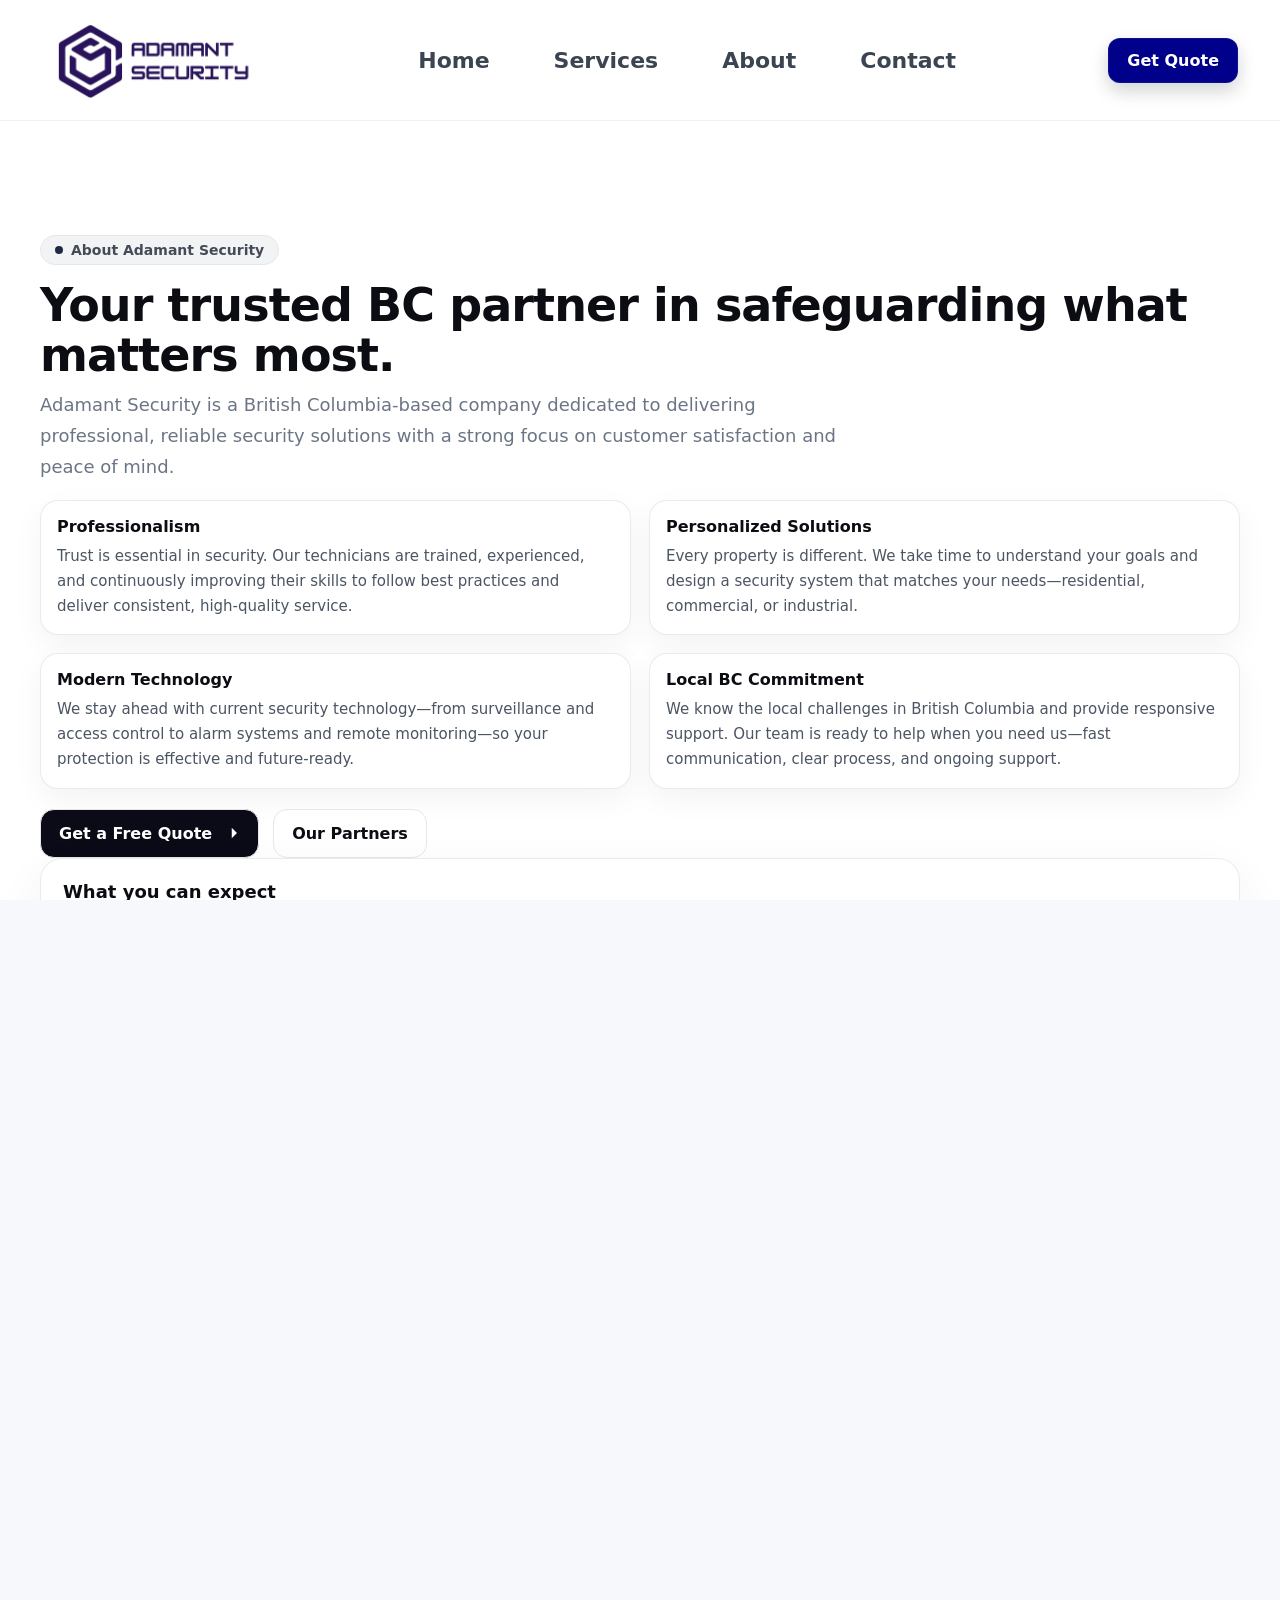
==== about.html @ b9e81d5a "Add contact and about page fix small problem with header" ====
<!doctype html>
<html lang="en">
  <head>
    <meta charset="UTF-8" />
    <meta name="viewport" content="width=device-width, initial-scale=1" />
    <title>About | Adamant Security</title>
    <link rel="stylesheet" href="style.css" />
    <script src="main.js" defer></script>
  </head>

  <body>
    <header class="topbar" id="topbar">
      <div class="wrap">
        <!-- Left: Brand -->
        <a class="brand" href="index.html">
          <img src="images/logo.png" alt="Adamant Security logo" />
        </a>

        <!-- Burger -->
        <button class="nav-toggle" id="navToggle" aria-label="Open menu" aria-expanded="false">
          <span></span>
          <span></span>
          <span></span>
        </button>

        <!-- Navigation -->
        <nav class="menu" id="menu">
          <a href="index.html#home">Home</a>
          <a href="index.html#services">Services</a>
          <a href="about.html" class="active">About</a>
          <a href="index.html#contact">Contact</a>
        </nav>

        <!-- Right: CTA -->
        <a class="btn-quote" href="index.html#contact">Get Quote</a>
      </div>
    </header>

    <main>
      <section class="section about" id="about">
        <div class="container">
          <!-- один центральный блок -->
          <div class="about-center">
            <span class="badge">
              <span class="dot" aria-hidden="true"></span>
              About Adamant Security
            </span>

            <h1 class="about-title">Your trusted BC partner in safeguarding what matters most.</h1>

            <p class="about-lead">
              Adamant Security is a British Columbia-based company dedicated to delivering
              professional, reliable security solutions with a strong focus on customer satisfaction
              and peace of mind.
            </p>

            <div class="about-blocks">
              <div class="about-block">
                <h3>Professionalism</h3>
                <p>
                  Trust is essential in security. Our technicians are trained, experienced, and
                  continuously improving their skills to follow best practices and deliver
                  consistent, high-quality service.
                </p>
              </div>

              <div class="about-block">
                <h3>Personalized Solutions</h3>
                <p>
                  Every property is different. We take time to understand your goals and design a
                  security system that matches your needs—residential, commercial, or industrial.
                </p>
              </div>

              <div class="about-block">
                <h3>Modern Technology</h3>
                <p>
                  We stay ahead with current security technology—from surveillance and access
                  control to alarm systems and remote monitoring—so your protection is effective and
                  future-ready.
                </p>
              </div>

              <div class="about-block">
                <h3>Local BC Commitment</h3>
                <p>
                  We know the local challenges in British Columbia and provide responsive support.
                  Our team is ready to help when you need us—fast communication, clear process, and
                  ongoing support.
                </p>
              </div>
            </div>

            <!-- Убрали #contact/#partners, теперь ведёт на главную -->
            <div class="about-actions">
              <a class="btn btn-primary" href="index.html#contact">
                <span>Get a Free Quote</span>
                <svg viewBox="0 0 24 24" aria-hidden="true">
                  <path d="M13 5l7 7-7 7M4 12h16" />
                </svg>
              </a>

              <a class="btn btn-ghost" href="index.html#partners">Our Partners</a>
            </div>

            <!-- “What you can expect” теперь НЕ sticky и по центру снизу -->
            <div class="about-card">
              <h3>What you can expect</h3>
              <ul class="about-list">
                <li>Clear recommendations and transparent communication</li>
                <li>Quality installation with attention to detail</li>
                <li>Systems designed for long-term reliability</li>
                <li>Ongoing support after installation</li>
              </ul>

              <div class="about-note">
                <p><strong>Based in:</strong> British Columbia, Canada</p>
                <p><strong>Focus:</strong> Residential &amp; Commercial Security Systems</p>
              </div>
            </div>
          </div>
        </div>
      </section>
    </main>

    <footer class="footer">
      <div class="container footer-grid">
        <!-- Brand / short info -->
        <div class="footer-col">
          <h3 class="footer-title">Adamant Security</h3>
          <p class="footer-text">
            Professional residential & commercial security systems installation. Certified
            technicians, trusted brands, and ongoing support.
          </p>
        </div>

        <!-- Contact -->
        <div class="footer-col">
          <h4 class="footer-heading">Contact</h4>

          <ul class="footer-list">
            <li>
              <span class="label">E-mail:</span>
              <a href="mailto:hello.adamant@gmail.com">hello.adamant@gmail.com</a>
            </li>

            <li>
              <span class="label">Phone:</span>
              <a href="tel:+18774011698">(877) 401-1698</a><br />
              <a href="tel:+16043994232">(604) 399-4232</a>
            </li>

            <li>
              <span class="label">Address:</span>
              <address>
                501-3292, Production Way,<br />
                Burnaby, BC, CA V5A 4R4
              </address>
            </li>
          </ul>
        </div>

        <!-- Legal -->
        <div class="footer-col">
          <h4 class="footer-heading">Legal</h4>

          <ul class="footer-list">
            <li><span class="label">Licence#:</span> 00177570</li>
            <li><span class="label">Insurance#:</span> SR082165</li>
          </ul>
        </div>
      </div>

      <!-- bottom bar -->
      <div class="footer-bottom">
        <div class="footer-bottom-inner">
          <p>© 2026 Adamant Security. All rights reserved.</p>

          <p class="footer-credit">Designed & Developed by <span>Dmitriy Povoliaiev</span></p>
        </div>
      </div>
    </footer>
  </body>
</html>
---- style.css ----
/* ===== Tokens ===== */
:root {
--bg: #ffffff;
--ink: #0b0d12;
--muted: #3b4551;
--line: rgba(0, 0, 0, .06);
--dark: #080916;
/* цвет кнопки и квадрата-логотипа */
--radius: 14px;
--max: 1240px;
--shadow: 0 40px 80px rgba(0, 0, 0, .18);
--radius: 22px; 
}

/* Reset bits */
* {
box-sizing: border-box
}

html,
body {
height: 100%
}

body {
    margin: 0;
    font-family: Inter, ui-sans-serif, system-ui, -apple-system, Segoe UI, Roboto, Arial;
    color: var(--ink);
    background: #f7f8fb
}

/* ===== Topbar ===== */
.topbar {
    position: sticky;
    top: 0;
    z-index: 50;
    background: #fff;
    /* полностью белый */
    backdrop-filter: blur(8px);
    border-bottom: 1px solid var(--line);
    box-shadow: 0 0 0 0 rgba(0, 0, 0, 0);
    /* усилится при скролле JS-ом */
}

.topbar.scrolled {
    box-shadow: 0 6px 18px rgba(0, 0, 0, .06);
}

.wrap {
    max-width: var(--max);
    margin-inline: auto;
    padding: 12px 22px;
    display: flex;
    justify-content: space-between;
    /* слева бренд, центр меню, справа CTA */
    align-items: center;
    gap: 12px;
}

/* Brand */
.brand {
    display: flex;
    align-items: center;
    gap: 12px;
    text-decoration: none;
    color: var(--ink);
    font-weight: 800
}

.brand-icon {
    width: 44px;
    height: 44px;
    border-radius: 12px;
    background: white;
    display: inline-block;
    box-shadow: inset 0 0 0 2px rgba(255, 255, 255, .05);
}

.brand-text {
    font-size: clamp(18px, 2.4vw, 24px)
}

/* Menu (center) */
.menu {
    justify-self: center;
    display: flex;
    align-items: center;
    gap: clamp(18px, 6vw, 64px);
}

.menu a {
    color: var(--muted);
    text-decoration: none;
    font-weight: 700;
    font-size: clamp(16px, 1.8vw, 22px);
}

.menu a:hover {
    color: darkblue;
}

/* CTA (right) */
.btn-quote {
    justify-self: end;
    padding: 12px 18px;
    background: darkblue;
    color: #fff;
    text-decoration: none;
    font-weight: 800;
    border-radius: 12px;
    box-shadow: 0 8px 18px rgba(8, 9, 22, .18);
    transition: transform 0.2s ease, box-shadow 0.2s ease;
    border: 1px solid rgba(255, 255, 255, .06);
}

.btn-quote:hover {
    transform: scale(1.05);
    box-shadow: 0 8px 20px rgba(0, 0, 0, 0.2);
    -webkit-transform: scale(1.05);
    -moz-transform: scale(1.05);
    -ms-transform: scale(1.05);
    -o-transform: scale(1.05);
}

/* Burger for mobile */
.nav-toggle {
    display: none;
    width: 44px;
    height: 44px;
    border: 0;
    background: transparent;
    padding: 10px;
    border-radius: 10px;
}

.nav-toggle span {
    display: block;
    height: 2px;
    background: #2d3440;
    margin: 5px 0;
    border-radius: 2px
}

/* ===== Responsive ===== */
@media (max-width: 900px) {
.wrap {
    grid-template-columns: 1fr auto auto;
 }

.menu {
    display: none;
 }

.menu.open {
    display: flex;
    flex-direction: column;
    position: absolute;
    top: 60px;
    left: 0;
    right: 0;
    background: rgba(255, 255, 255, 0.85);
    backdrop-filter: blur(8px);
    border-top: 1px solid #ddd;
    border-radius:5px ;
     /*расстояние между ссылками*/
    padding: 20px;
    gap: 15px;
    box-shadow: 0 8px 16px rgba(0, 0, 0, 0.15);
    -webkit-border-radius:5px ;
    -moz-border-radius:5px ;
    -ms-border-radius:5px ;
    -o-border-radius:5px ;
 }
.menu a {
    text-decoration: none;
    color: #333;
    font-weight: 600;
 }

.menu a {
    text-decoration: none;
    color: #333;
    font-weight: 600;
 }
              
.menu a:hover {
    color: #000;
 }

.nav-toggle {
    display: block;
    justify-self: center;
 }

.btn-quote {
    justify-self: end;
 }
}

        /* layout helpers */
        
.container {
    max-width: var(--max);
    margin-inline: auto;
    padding: 24px 20px
}
    
        /* --- hero --- */

.hero {
    padding: 56px 0;
    background: linear-gradient(180deg, #fff, #fafbfc)
}
    
.hero-grid {
    display: grid;
    grid-template-columns: 1.05fr .95fr;
    gap: 40px;
    align-items: center
}
    
.badge {
    display: inline-flex;
    align-items: center;
    gap: 10px;
    padding: 10px 16px;
    border-radius: 999px;
    background: #f1f2f5;
    color: #444b57;
    font-weight: 800;
    border: 1px solid #e6e7eb;
}
    
.badge .dot {
    width: 8px;
    height: 8px;
    border-radius: 50%;
    background: #1e2a44
}
    
.hero-title {
    margin: 18px 0 12px;
    font-size: clamp(40px, 6.5vw, 88px);
    line-height: 1.02;
    letter-spacing: -.02em;
    color: #0d0f14;
}
    
.hero-lead {
    font-size: clamp(16px, 1.6vw, 22px);
    color: #6b7585;
    max-width: 65ch
}
    
.hero-actions {
    display: flex;
    gap: 16px;
    margin: 24px 0 18px;
    flex-wrap: wrap
}

        /*кнопки*/

.btn {
    display: inline-flex;
    align-items: center;
    gap: 10px;
    padding: 14px 18px;
    border-radius: 14px;
    font-weight: 800;
    border: 1px solid #e6e7eb;
    text-decoration: none;
    transition: transform 0.2s ease, box-shadow 0.2s ease; /* плавная анимация */
    -webkit-transition: transform 0.2s ease, box-shadow 0.2s ease;
    -moz-transition: transform 0.2s ease, box-shadow 0.2s ease;
    -ms-transition: transform 0.2s ease, box-shadow 0.2s ease;
    -o-transition: transform 0.2s ease, box-shadow 0.2s ease;
}
  /* чуть уменьшается при нажатии */

.btn:hover {
    color: white;
    background-color: darkblue;
    transform: scale(1.05);/* увеличиваем кнопку на 5% */
    box-shadow: 0 8px 20px rgba(0, 0, 0, 0.15);/* лёгкая тень для объёма */
    -webkit-transform:1.05;
    -moz-transform:1.05;
    -ms-transform:1.05;
    -o-transform:1.05;
}
  /* лёгкое уменьшение при клике */
.btn:active {
    transform: scale(0.97);
}

.btn svg {
    width: 18px;
    height: 18px;
    fill: currentColor
}
    
.btn-primary {
    background: #0b0b17;
    color: #fff;
}
.btn-ghost {
    background: #fff;
    color: #0b0d12
}
.play {
    display: grid;
    place-items: center;
    width: 22px;
    height: 22px;
    border-radius: 50%;
    background: #0b0b17
}
.play svg {
    width: 10px;
    height: 10px;
    fill: #fff;
    transform: translateX(1px)
}
.hero-divider {
    border: 0;
    height: 1px;
    background: #e9eaee;
    margin: 10px 0 20px
}
.stats {
    display: flex;
    gap: min(7vw, 60px);
    flex-wrap: wrap
}
.stat .num {
    font-size: clamp(22px, 3.2vw, 36px);
    font-weight: 900;
    color: #0d0f14
}
.stat .label {
    color: #7a8391
}
/* image card */
.hero-art {
    margin: 0;
    border-radius: 24px;
    overflow: hidden;
    background: #fff;
    box-shadow: var(--shadow);
    border: 1px solid #eceef2;
}
.hero-art img {
    display: block;
    width: 100%;
    height: 100%;
    object-fit: cover;
    aspect-ratio: 16/10
}
/* responsive */
@media (max-width:980px) {
.hero-grid {
    grid-template-columns: 1fr;
    gap: 24px
    }
}

/*section equitment*/

/* === Section Headline === */
.section {
    padding: 60px 20px;
}

.section-header {
    display: grid;
    gap: 14px;
    justify-items: center;
    text-align: center;
    max-width: 800px;
    margin: 0 auto;
}

/* бейдж */
.badge {
    display: inline-flex;
    align-items: center;
    gap: 8px;
    padding: 6px 14px;
    font-size: 14px;
    font-weight: 600;
    border-radius: 999px;
    background: #f2f3f5;
    color: #444b57;
}

.badge .dot {
    width: 8px;
    height: 8px;
    border-radius: 50%;
    background: #1e2a44;
}

/* заголовок */
.section-title {
    font-size: clamp(28px, 4vw, 40px);
    font-weight: 700;
    color: #111;
    margin: 0;
}

/* подзаголовок */
.section-subtitle {
    color: #6b7585;
    font-size: 18px;
    line-height: 1.5;
    max-width: 65ch; }

/* Grid */
.grid-products {
    display: grid;
    grid-template-columns: repeat(4, minmax(0, 1fr));
    gap: 24px;
}

/* Card */
.product-card {
    background: #fff;
    border: 1px solid #e9eaee;
    border-radius: 16px;
    overflow: hidden;
    display: flex;
    /* общая колонка */
    flex-direction: column;
    box-shadow: 0 10px 24px rgba(0, 0, 0, .06);
    position: relative;
}

.pc-badge {
    position: absolute;
    left: 12px;
    top: 12px;
    z-index: 2;
    background: #f4f5f7;
    color: #222;
    font-weight: 700;
    font-size: 13px;
    padding: 6px 10px;
    border-radius: 999px;
    border: 1px solid #e6e7eb;
}

.pc-media img {
    width: 100%;
    height: 220px;
    object-fit: cover;
    display: block;
}

.pc-body {
    display: flex;
    /* колонка для контента */
    flex-direction: column;
    gap: 10px;
    padding: 18px;
    flex: 1;
    /* растягиваем, чтобы cta ушёл вниз */
}

.pc-title {
    font-size: 22px;
    margin: 6px 0 0;
    line-height: 1.25;
}

.pc-meta {
    color: #3c4251;
    font-weight: 600;
}

.pc-desc {
    color: #6f7785;
}

.pc-features {
    padding-left: 18px;
    color: #7d8592;
    display: grid;
    gap: 6px;
}

.pc-features li {
    list-style: disc;
}

/* CTA block — всегда внизу */
.pc-cta {
    margin-top: auto;
    /* волшебство: прижимает к низу */
    display: flex;
    justify-content: center;
    padding-top: 12px;
}

/* Button style */
.btn-ghost-outline {
    display: inline-flex;
    align-items: center;
    gap: 10px;
    padding: 12px 18px;
    border-radius: 12px;
    border: 1px solid #dcdfe6;
    background: #fff;
    color: #111;
    text-decoration: none;
    font-weight: 800;
    width: 100%;
    /* одинаковая ширина */
    max-width: 320px;
    /* и ограничение, чтобы выглядело аккуратно */
    justify-content: center;
    transition: transform .2s ease, box-shadow .2s ease;
}

.btn-ghost-outline:hover {
    transform: scale(1.03);
    box-shadow: 0 8px 18px rgba(0, 0, 0, .08);
}

.btn-ghost-outline:active {
    transform: scale(.98);
}

/* Responsive */
@media (max-width:1100px) {
    .grid-products {
        grid-template-columns: repeat(2, minmax(0, 1fr));
    }
}

@media (max-width:640px) {
    .grid-products {
        grid-template-columns: 1fr;
    }

    .pc-media img {
        height: 200px;
    } }

    /*бегущая строка*/

/* Partners / Brands */
.partners {
    padding: 80px 0;
}

.partners-head {
    text-align: center;
    display: grid;
    gap: 10px;
    margin-bottom: 22px;
}

.partners-title {
    margin: 0;
    font-size: clamp(30px, 4vw, 52px);
    letter-spacing: -0.02em;
}

.partners-subtitle {
    margin: 0;
    color: #7a8391;
    font-size: 18px;
}

/* текстовый блок */
.partners-text {
    max-width: 920px;
    margin: 0 auto 34px;
    color: #4b5563;
    font-size: 18px;
    line-height: 1.7;
}

.partners-text p {
    margin: 0 0 14px;
}

/* marquee */
.brands-marquee {
    position: relative;
    height: 140px;
    overflow: hidden;
    display: flex;
    align-items: center;
}

.brands-marquee::before,
.brands-marquee::after {
    content: "";
    position: absolute;
    top: 0;
    bottom: 0;
    width: 160px;
    z-index: 2;
    pointer-events: none;
}

.brands-marquee::before {
    left: 0;
    background: linear-gradient(to right, #fff 25%, transparent);
}

.brands-marquee::after {
    right: 0;
    background: linear-gradient(to left, #fff 25%, transparent);
}

.brands-track {
    display: flex;
    align-items: center;
    width: max-content;
    animation: brands-scroll 28s linear infinite;
}

.brands-group {
    display: flex;
    align-items: center;
    gap: 90px;
    padding-right: 90px;
}

/* одинаковая ячейка под любой логотип */
.brand-item {
    width: 200px;
    height: 70px;
    display: flex;
    align-items: center;
    justify-content: center;
}

.brand-item img {
    max-height: 48px;
    max-width: 100%;
    object-fit: contain;
    opacity: .88;
    filter: grayscale(100%);
    transition: opacity .2s ease, filter .2s ease, transform .2s ease;
}

.brand-item img:hover {
    opacity: 1;
    filter: grayscale(0%);
    transform: scale(1.05);
}

@keyframes brands-scroll {
    from {
        transform: translateX(0);
    }

    to {
        transform: translateX(-50%);
    }
}

/* меньше анимаций — для доступности */
@media (prefers-reduced-motion: reduce) {
    .brands-track {
        animation: none;
    }
}

/* адаптив */
@media (max-width: 700px) {
    .partners-text {
        font-size: 16px;
    }

    .brands-marquee {
        height: 120px;
    }

    .brand-item {
        width: 160px;
        height: 60px;
    }

    .brand-item img {
        max-height: 40px;
    }

    .brands-group {
        gap: 60px;
        padding-right: 60px;
    }
}
.partners {
    background: #ffffff;
    /* чисто белый фон */
    padding: 90px 0;
}
/* footer*/
.footer {
    background: #0f1629;
    color: #9ca3af;
    padding: 70px 0 0;
}

.footer-grid {
    display: grid;
    grid-template-columns: 2fr 2fr 1.5fr;
    gap: 40px;
}

/* titles */
.footer-title {
    font-size: 24px;
    margin-bottom: 12px;
    color: #ffffff;
}

.footer-heading {
    font-size: 18px;
    margin-bottom: 14px;
    color: #ffffff;
}

/* text */
.footer-text {
    color: #9ca3af;
    line-height: 1.6;
    max-width: 380px;
}

.footer-list {
    list-style: none;
    padding: 0;
    margin: 0;
    display: grid;
    gap: 14px;
}

.footer-list li {
    color: #d1d5db;
    line-height: 1.5;
}

.footer-list a {
    color: #e5e7eb;
    text-decoration: none;
}

.footer-list a:hover {
    text-decoration: underline;
}

.footer-list address {
    font-style: normal;
    color: #d1d5db;
}

.label {
    display: block;
    font-size: 13px;
    color: #9ca3af;
    margin-bottom: 2px;
}

/* bottom bar */
footer-bottom{
    margin-top:50px;
    padding:22px 0; /* вертикаль */
    border-top:1px solid rgba(255,255,255,0.08);
    
  }

/* responsive */
@media (max-width:900px) {
    .footer-grid {
        grid-template-columns: 1fr;
    }
}

.footer-bottom-inner {
    display: flex;
    justify-content: space-between;
    align-items: center;
    gap: 16px;
}

/* подпись */
.footer-credit {
    font-size: 13px;
    color: #9ca3af;
    white-space: nowrap;
}

.footer-credit span {
    color: #e5e7eb;
    font-weight: 600;
}

/* адаптив — на мобильных в столбик */
@media (max-width:600px) {
    .footer-bottom-inner {
        flex-direction: column;
        text-align: center;
    }
}
@media (min-width:1400px) {
    .footer-bottom-inner {
        padding: 0 40px;
    }
}

/* About */
.about{
  background:#ffffff;
  padding: 90px 0;
}

.about-grid{
  display:grid;
  grid-template-columns: 1.15fr 0.85fr;
  gap: 32px;
  align-items:start;
}

.about-title{
  margin: 16px 0 10px;
  font-size: clamp(28px, 3.6vw, 46px);
  letter-spacing: -0.02em;
  line-height: 1.08;
  color:#0b0d12;
}

.about-lead{
  margin:0 0 18px;
  color:#6b7585;
  font-size: 18px;
  line-height: 1.7;
  max-width: 70ch;
}

.about-blocks{
  display:grid;
  grid-template-columns: 1fr 1fr;
  gap: 18px;
  margin-top: 12px;
}

.about-block{
  background:#fff;
  border:1px solid rgba(0,0,0,.08);
  border-radius: 18px;
  padding: 16px;
  box-shadow: 0 10px 30px rgba(0,0,0,.05);
}

.about-block h3{
  margin: 0 0 8px;
  font-size: 16px;
  color:#0b0d12;
}

.about-block p{
  margin:0;
  color:#4b5563;
  line-height: 1.65;
  font-size: 15px;
}

.about-actions{
  display:flex;
  gap: 14px;
  flex-wrap: wrap;
  margin-top: 20px;
}

.about-card{
  background:#fff;
  border:1px solid rgba(0,0,0,.08);
  border-radius: 22px;
  padding: 22px;
  box-shadow: 0 18px 50px rgba(0,0,0,.06);
  position: static;
  top: 110px; /* красиво при скролле, если хедер фиксированный */
}

.about-card h3{
  margin:0 0 12px;
  font-size: 18px;
  color:#0b0d12;
}

.about-list{
  margin:0;
  padding-left: 18px;
  color:#4b5563;
  display:grid;
  gap: 10px;
  line-height: 1.6;
}

.about-note{
  margin-top: 16px;
  padding-top: 14px;
  border-top: 1px solid rgba(0,0,0,.08);
  color:#6b7585;
  line-height: 1.6;
  font-size: 14px;
}

@media (max-width: 980px){
  .about-grid{ grid-template-columns: 1fr; }
  .about-blocks{ grid-template-columns: 1fr; }
  .about-card{ position: static; }
}

/* About */
.about {
    background: #ffffff;
    padding: 90px 0;
}

.about-grid {
    display: grid;
    grid-template-columns: 1.15fr 0.85fr;
    gap: 32px;
    align-items: start;
}

.about-title {
    margin: 16px 0 10px;
    font-size: clamp(28px, 3.6vw, 46px);
    letter-spacing: -0.02em;
    line-height: 1.08;
    color: #0b0d12;
}

.about-lead {
    margin: 0 0 18px;
    color: #6b7585;
    font-size: 18px;
    line-height: 1.7;
    max-width: 70ch;
}

.about-blocks {
    display: grid;
    grid-template-columns: 1fr 1fr;
    gap: 18px;
    margin-top: 12px;
}

.about-block {
    background: #fff;
    border: 1px solid rgba(0, 0, 0, .08);
    border-radius: 18px;
    padding: 16px;
    box-shadow: 0 10px 30px rgba(0, 0, 0, .05);
}

.about-block h3 {
    margin: 0 0 8px;
    font-size: 16px;
    color: #0b0d12;
}

.about-block p {
    margin: 0;
    color: #4b5563;
    line-height: 1.65;
    font-size: 15px;
}

.about-actions {
    display: flex;
    gap: 14px;
    flex-wrap: wrap;
    margin-top: 20px;
}

.about-card {
    background: #fff;
    border: 1px solid rgba(0, 0, 0, .08);
    border-radius: 22px;
    padding: 22px;
    box-shadow: 0 18px 50px rgba(0, 0, 0, .06);
    position: sticky;
    top: 110px;
    /* красиво при скролле, если хедер фиксированный */
}

.about-card h3 {
    margin: 0 0 12px;
    font-size: 18px;
    color: #0b0d12;
}

.about-list {
    margin: 0;
    padding-left: 18px;
    color: #4b5563;
    display: grid;
    gap: 10px;
    line-height: 1.6;
}

.about-note {
    margin-top: 16px;
    padding-top: 14px;
    border-top: 1px solid rgba(0, 0, 0, .08);
    color: #6b7585;
    line-height: 1.6;
    font-size: 14px;
}

@media (max-width: 980px) {
    .about-grid {
        grid-template-columns: 1fr;
    }

    .about-blocks {
        grid-template-columns: 1fr;
    }

    .about-card {
        position: static;
    }
}
.burger {
    display: none;
    flex-direction: column;
    gap: 5px;
    background: none;
    border: none;
    cursor: pointer;
}

.burger span {
    width: 24px;
    height: 2px;
    background: #111;
    display: block;
}

@media (max-width: 900px) {
    .burger {
        display: flex;
    }

    .menu {
        display: none;
    }

    .menu.open {
        display: flex;
        flex-direction: column;
    }
}
html,
body {
    overflow-x: hidden;
    overflow-y: visible;
}

/* ===== CONTACT PAGE ===== */
.contact-container {
    display: grid;
    grid-template-columns: 1fr;
    gap: 28px;
}

.contact-intro {
    max-width: 980px;
    margin: 0 auto;
}

.contact-title {
    font-size: clamp(34px, 4vw, 54px);
    line-height: 1.05;
    margin: 14px 0 10px;
    letter-spacing: -0.02em;
}

.contact-lead {
    color: var(--muted);
    font-size: 18px;
    line-height: 1.7;
    max-width: 78ch;
}

.contact-quick {
    margin-top: 18px;
    display: grid;
    grid-template-columns: repeat(3, minmax(0, 1fr));
    gap: 14px;
}

.quick-card {
    background: #fff;
    border: 1px solid var(--line);
    border-radius: 16px;
    padding: 14px 16px;
}

.quick-card h3 {
    margin: 0 0 6px;
    font-size: 14px;
    color: var(--ink);
}

.quick-card p {
    margin: 0;
    color: var(--muted);
    line-height: 1.5;
}

.quick-card a {
    color: var(--ink);
    text-decoration: none;
}

.quick-card a:hover {
    text-decoration: underline;
}

/* ===== FORM CARD ===== */
.form-card {
    max-width: 980px;
    margin: 0 auto;
    background: #fff;
    border: 1px solid var(--line);
    border-radius: 22px;
    padding: 22px;
    box-shadow: 0 18px 55px rgba(0, 0, 0, .06);
}

.form-head h2 {
    margin: 0 0 6px;
    font-size: 26px;
}

.form-head p {
    margin: 0 0 18px;
    color: var(--muted);
    line-height: 1.6;
}

.quote-form .field {
    display: grid;
    gap: 8px;
    margin-bottom: 16px;
}

.quote-form label {
    font-weight: 600;
    color: var(--ink);
}

.quote-form input,
.quote-form textarea {
    width: 100%;
    border: 1px solid rgba(0, 0, 0, .08);
    background: rgba(0, 0, 0, .03);
    border-radius: 14px;
    padding: 14px 14px;
    font: inherit;
    outline: none;
}

.quote-form input:focus,
.quote-form textarea:focus {
    background: #fff;
    border-color: rgba(0, 0, 0, .18);
    box-shadow: 0 0 0 4px rgba(0, 0, 0, .06);
}

.form-grid-2 {
    display: grid;
    grid-template-columns: 1fr 1fr;
    gap: 14px;
}

.form-submit {
    width: 100%;
    margin-top: 10px;
    height: 56px;
    border: 0;
    border-radius: 16px;
    background: var(--brand);
    color: #fff;
    font-weight: 700;
    cursor: pointer;
}

.form-submit:hover {
    filter: brightness(1.02);
}

.form-submit:active {
    transform: scale(.99);
}

.form-footnote {
    margin: 14px 0 0;
    color: var(--muted);
    font-size: 13px;
    text-align: center;
}

.form-footnote a {
    color: var(--ink);
    text-decoration: none;
}

.form-footnote a:hover {
    text-decoration: underline;
}

.error {
    color: #b42318;
    font-size: 12px;
    min-height: 14px;
}

.form-success {
    margin-top: 12px;
    text-align: center;
    font-weight: 600;
}

/* Responsive */
@media (max-width: 900px) {
    .contact-quick {
        grid-template-columns: 1fr;
    }

    .form-grid-2 {
        grid-template-columns: 1fr;
    }
}
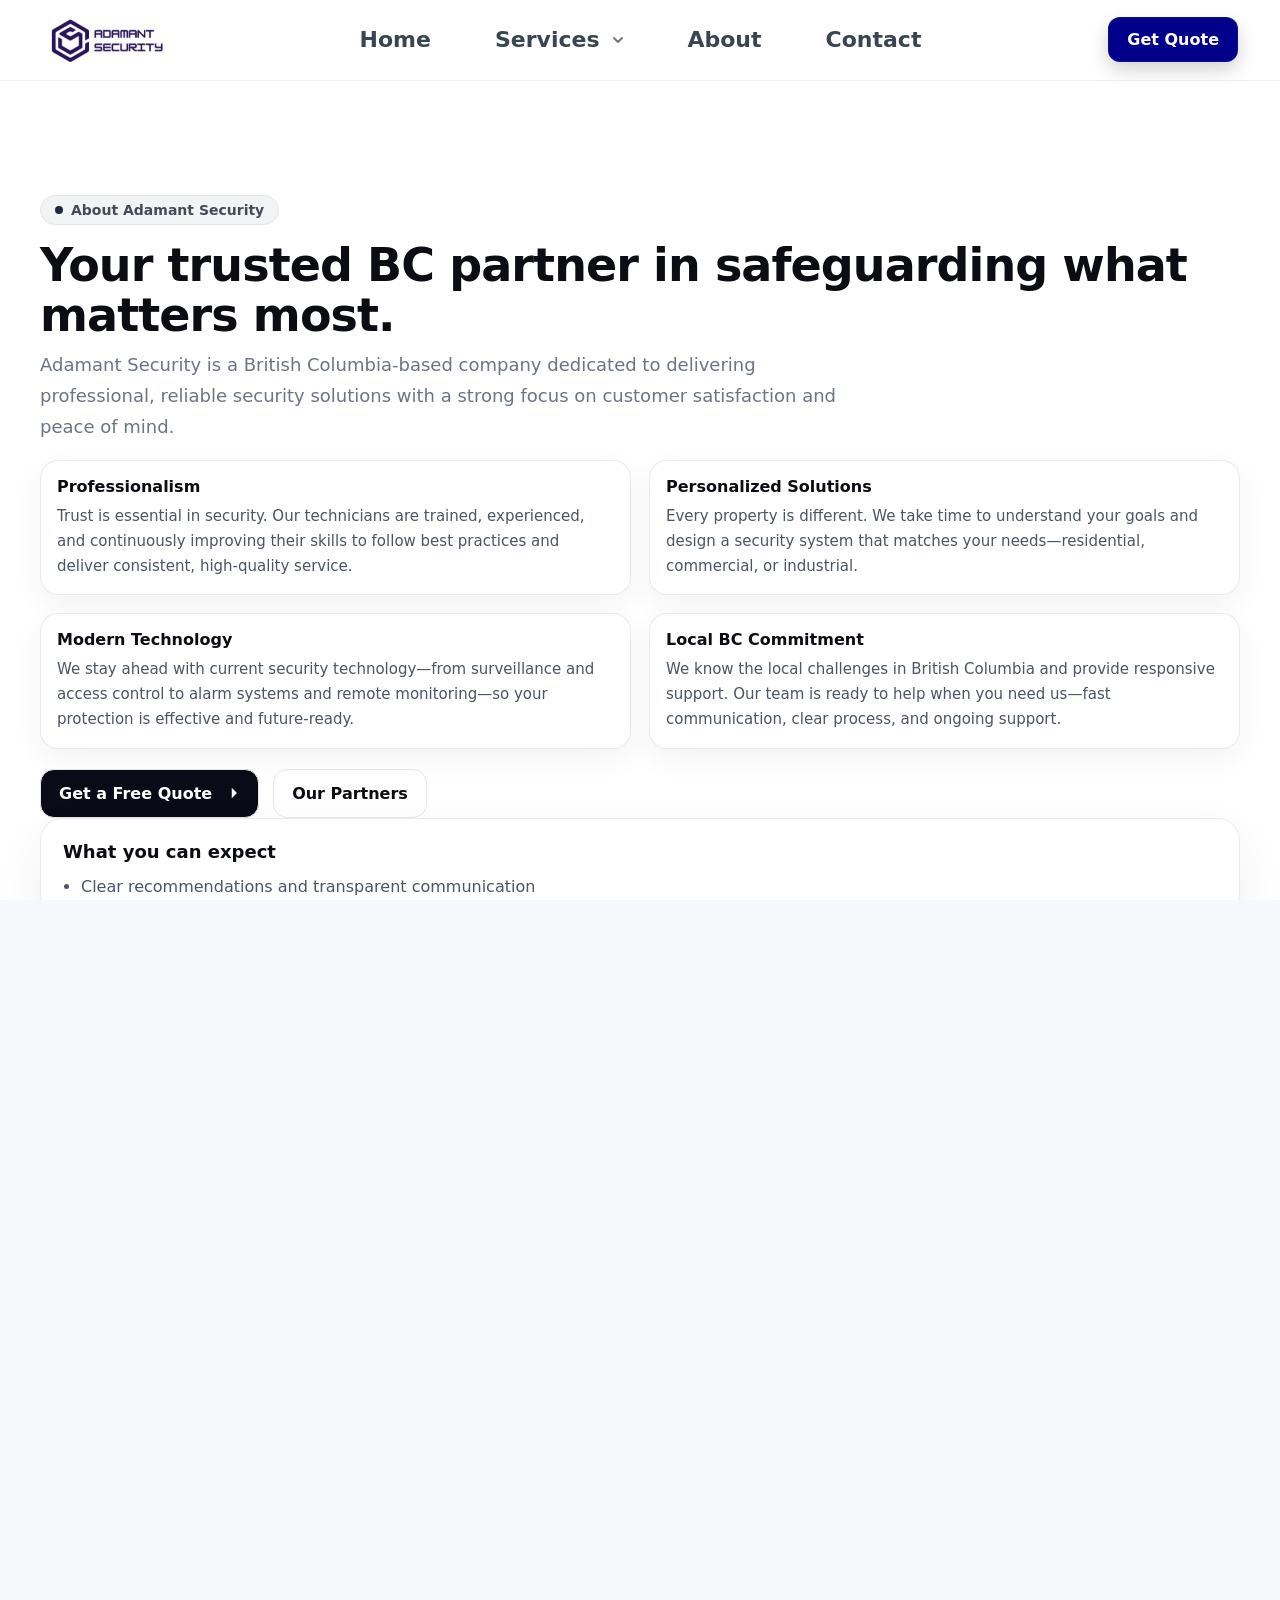
==== commit 7f74f07d: "add video and animation to hero section" ====
--- a/about.html
+++ b/about.html
@@ -26,13 +26,33 @@
         <!-- Navigation -->
         <nav class="menu" id="menu">
           <a href="index.html#home">Home</a>
-          <a href="index.html#services">Services</a>
+          <div class="menu-item has-dropdown">
+            <button
+              class="menu-link services-toggle"
+              id="servicesToggle"
+              aria-expanded="false"
+              aria-controls="servicesSubmenu"
+              type="button"
+            >
+              <span>Services</span>
+
+              <svg class="arrow-icon" viewBox="0 0 10 6" aria-hidden="true">
+                <path d="M1 1l4 4 4-4"></path>
+              </svg>
+            </button>
+
+            <div class="submenu" id="servicesSubmenu">
+              <a href="#services">All Services</a>
+              <a href="security-cameras.html">Security Cameras</a>
+            </div>
+          </div>
+
           <a href="about.html" class="active">About</a>
-          <a href="index.html#contact">Contact</a>
+          <a href="contact.html">Contact</a>
         </nav>
 
         <!-- Right: CTA -->
-        <a class="btn-quote" href="index.html#contact">Get Quote</a>
+        <a class="btn-quote" href="contact.html#request">Get Quote</a>
       </div>
     </header>
 
@@ -93,7 +113,7 @@
 
             <!-- Убрали #contact/#partners, теперь ведёт на главную -->
             <div class="about-actions">
-              <a class="btn btn-primary" href="index.html#contact">
+              <a class="btn btn-primary" href="contact.html#request">
                 <span>Get a Free Quote</span>
                 <svg viewBox="0 0 24 24" aria-hidden="true">
                   <path d="M13 5l7 7-7 7M4 12h16" />
--- a/style.css
+++ b/style.css
@@ -1,32 +1,38 @@
 /* ===== Tokens ===== */
 :root {
---bg: #ffffff;
---ink: #0b0d12;
---muted: #3b4551;
---line: rgba(0, 0, 0, .06);
---dark: #080916;
-/* цвет кнопки и квадрата-логотипа */
---radius: 14px;
---max: 1240px;
---shadow: 0 40px 80px rgba(0, 0, 0, .18);
---radius: 22px; 
+    --bg: #ffffff;
+    --ink: #0b0d12;
+    --muted: #3b4551;
+    --line: rgba(0, 0, 0, 0.06);
+    --dark: #3d4064;
+    --brand: darkblue;
+    /* цвет кнопки и квадрата-логотипа */
+    --radius: 22px;
+    --max: 1240px;
+    --shadow: 0 40px 80px rgba(0, 0, 0, 0.18);
 }
 
 /* Reset bits */
 * {
-box-sizing: border-box
+    box-sizing: border-box;
 }
 
 html,
 body {
-height: 100%
+    height: 100%;
+}
+
+html,
+body {
+    overflow-x: hidden;
+    overflow-y: visible;
 }
 
 body {
     margin: 0;
     font-family: Inter, ui-sans-serif, system-ui, -apple-system, Segoe UI, Roboto, Arial;
     color: var(--ink);
-    background: #f7f8fb
+    background: #f7f8fb;
 }
 
 /* ===== Topbar ===== */
@@ -43,7 +49,7 @@
 }
 
 .topbar.scrolled {
-    box-shadow: 0 6px 18px rgba(0, 0, 0, .06);
+    box-shadow: 0 6px 18px rgba(0, 0, 0, 0.06);
 }
 
 .wrap {
@@ -55,6 +61,7 @@
     /* слева бренд, центр меню, справа CTA */
     align-items: center;
     gap: 12px;
+    position: relative;
 }
 
 /* Brand */
@@ -64,7 +71,13 @@
     gap: 12px;
     text-decoration: none;
     color: var(--ink);
-    font-weight: 800
+    font-weight: 800;
+}
+
+.brand img {
+    display: block;
+    max-height: 56px;
+    width: auto;
 }
 
 .brand-icon {
@@ -73,11 +86,11 @@
     border-radius: 12px;
     background: white;
     display: inline-block;
-    box-shadow: inset 0 0 0 2px rgba(255, 255, 255, .05);
+    box-shadow: inset 0 0 0 2px rgba(255, 255, 255, 0.05);
 }
 
 .brand-text {
-    font-size: clamp(18px, 2.4vw, 24px)
+    font-size: clamp(18px, 2.4vw, 24px);
 }
 
 /* Menu (center) */
@@ -88,15 +101,138 @@
     gap: clamp(18px, 6vw, 64px);
 }
 
-.menu a {
+.menu>a,
+.menu-link.services-toggle {
     color: var(--muted);
     text-decoration: none;
     font-weight: 700;
     font-size: clamp(16px, 1.8vw, 22px);
-}
-
-.menu a:hover {
+    font-family: inherit;
+    line-height: 1;
+    background: transparent;
+    border: none;
+    outline: none;
+    box-shadow: none;
+    padding: 0;
+    margin: 0;
+    cursor: pointer;
+    display: inline-flex;
+    align-items: center;
+    gap: 8px;
+    appearance: none;
+    -webkit-appearance: none;
+    border-radius: 0;
+}
+
+.menu>a:hover,
+.menu-link.services-toggle:hover {
     color: darkblue;
+}
+
+.menu-link.services-toggle:focus,
+.menu-link.services-toggle:focus-visible,
+.menu-link.services-toggle:active {
+    background: transparent;
+    border: none;
+    outline: none;
+    box-shadow: none;
+}
+
+/* dropdown */
+.menu-item.has-dropdown {
+    position: relative;
+    display: inline-flex;
+    align-items: center;
+    flex: 0 0 auto;
+    padding-bottom: 18px;
+    margin-bottom: -18px;
+}
+
+.arrow-icon {
+    width: 10px;
+    height: 6px;
+    margin-left: 6px;
+    flex: 0 0 auto;
+    opacity: 0.75;
+    transition: transform 0.22s ease, opacity 0.22s ease;
+}
+
+.arrow-icon path {
+    fill: none;
+    stroke: currentColor;
+    stroke-width: 1.8;
+    stroke-linecap: round;
+    stroke-linejoin: round;
+}
+
+/* поворот при открытии */
+.menu-item.open .arrow-icon {
+    transform: rotate(180deg);
+}
+
+.submenu {
+    position: absolute;
+    top: 100%;
+    left: 0;
+    transform: translateY(10px);
+    min-width: 260px;
+    /* светлый */
+    backdrop-filter: blur(6px);
+    -webkit-backdrop-filter: blur(6px);
+    background: rgba(255, 255, 255, 0.92);
+    border: 1px solid rgba(15, 23, 42, 0.08);
+    border-radius: 18px;
+    padding: 12px;
+    box-shadow: 0 20px 40px rgba(0, 0, 0, 0.18);
+    z-index: 30;
+    opacity: 0;
+    visibility: hidden;
+    pointer-events: none;
+    transition:
+        opacity 0.22s ease,
+        transform 0.22s ease,
+        visibility 0.22s ease;
+}
+
+.submenu a {
+    display: block;
+    padding: 12px 14px;
+    border-radius: 12px;
+    text-decoration: none;
+    color: var(--muted);
+    font-weight: 700;
+    font-size: 18px;
+    transition: background 0.2s ease, color 0.2s ease;
+}
+
+.submenu a:hover {
+    background: rgba(15, 23, 42, 0.06);
+    color: darkblue;
+}
+
+/* desktop hover */
+@media (min-width: 901px) {
+    .menu-item.has-dropdown:hover .submenu {
+        opacity: 1;
+        visibility: visible;
+        pointer-events: auto;
+        transform: translateY(0);
+    }
+
+    .menu-item.has-dropdown:hover .arrow-icon {
+        transform: rotate(180deg);
+    }
+}
+
+.menu-item.open .submenu {
+    opacity: 1;
+    visibility: visible;
+    pointer-events: auto;
+    transform: translateX(-10%) translateY(0);
+    -webkit-transform: translateX(-10%) translateY(0);
+    -moz-transform: translateX(-10%) translateY(0);
+    -ms-transform: translateX(-10%) translateY(0);
+    -o-transform: translateX(-10%) translateY(0);
 }
 
 /* CTA (right) */
@@ -108,9 +244,9 @@
     text-decoration: none;
     font-weight: 800;
     border-radius: 12px;
-    box-shadow: 0 8px 18px rgba(8, 9, 22, .18);
+    box-shadow: 0 8px 18px rgba(8, 9, 22, 0.18);
     transition: transform 0.2s ease, box-shadow 0.2s ease;
-    border: 1px solid rgba(255, 255, 255, .06);
+    border: 1px solid rgba(255, 255, 255, 0.06);
 }
 
 .btn-quote:hover {
@@ -125,100 +261,171 @@
 /* Burger for mobile */
 .nav-toggle {
     display: none;
-    width: 44px;
-    height: 44px;
-    border: 0;
-    background: transparent;
+    width: 46px;
+    height: 46px;
+    border: 1px solid rgba(15, 23, 42, 0.08);
+    background: rgba(255, 255, 255, 0.72);
+    backdrop-filter: blur(8px);
+    -webkit-backdrop-filter: blur(8px);
     padding: 10px;
-    border-radius: 10px;
-}
-
+    border-radius: 12px;
+    cursor: pointer;
+    transition:
+    background 0.2s ease,
+    border-color 0.2s ease,
+    box-shadow 0.2s ease,
+    transform 0.2s ease;
+}
+.nav-toggle:hover {
+    background: rgba(255, 255, 255, 0.92);
+    border-color: rgba(15, 23, 42, 0.12);
+    box-shadow: 0 8px 18px rgba(15, 23, 42, 0.08);
+}
+
+.nav-toggle:active {
+    transform: scale(0.97);
+    background: rgba(255, 255, 255, 0.95);
+    border-color: rgba(15, 23, 42, 0.12);
+    box-shadow: 0 10px 24px rgba(15, 23, 42, 0.1);
+}
+
+.nav-toggle.active span:nth-child(1) {
+    transform: translateY(7px) rotate(45deg);
+}
+
+.nav-toggle.active span:nth-child(2) {
+    opacity: 0;
+}
+
+.nav-toggle.active span:nth-child(3) {
+    transform: translateY(-7px) rotate(-45deg);
+}
 .nav-toggle span {
     display: block;
+    width: 100%;
     height: 2px;
     background: #2d3440;
     margin: 5px 0;
-    border-radius: 2px
+    border-radius: 999px;
+    transition:
+        transform 0.25s ease,
+        opacity 0.25s ease,
+        background 0.2s ease;
 }
 
 /* ===== Responsive ===== */
 @media (max-width: 900px) {
-.wrap {
-    grid-template-columns: 1fr auto auto;
- }
-
-.menu {
-    display: none;
- }
-
-.menu.open {
-    display: flex;
-    flex-direction: column;
-    position: absolute;
-    top: 60px;
-    left: 0;
-    right: 0;
-    background: rgba(255, 255, 255, 0.85);
-    backdrop-filter: blur(8px);
-    border-top: 1px solid #ddd;
-    border-radius:5px ;
-     /*расстояние между ссылками*/
-    padding: 20px;
-    gap: 15px;
-    box-shadow: 0 8px 16px rgba(0, 0, 0, 0.15);
-    -webkit-border-radius:5px ;
-    -moz-border-radius:5px ;
-    -ms-border-radius:5px ;
-    -o-border-radius:5px ;
- }
-.menu a {
-    text-decoration: none;
-    color: #333;
-    font-weight: 600;
- }
-
-.menu a {
-    text-decoration: none;
-    color: #333;
-    font-weight: 600;
- }
-              
-.menu a:hover {
-    color: #000;
- }
-
-.nav-toggle {
-    display: block;
-    justify-self: center;
- }
-
-.btn-quote {
-    justify-self: end;
- }
-}
-
-        /* layout helpers */
-        
+    .menu {
+        display: none;
+        flex-direction: column;
+        position: absolute;
+        top: calc(100% + 10px);
+        left: 12px;
+        right: 12px;
+        background: rgba(255, 255, 255, 0.96);
+        backdrop-filter: blur(8px);
+        border: 1px solid #ddd;
+        border-radius: 14px;
+        /* расстояние между ссылками */
+        padding: 20px;
+        gap: 18px;
+        box-shadow: 0 8px 16px rgba(0, 0, 0, 0.15);
+        z-index: 40;
+    }
+
+    .menu.active {
+        display: flex;
+    }
+
+    .menu>a,
+    .menu-link.services-toggle {
+        text-decoration: none;
+        color: #333;
+        font-weight: 600;
+        font-size: 18px;
+        display: inline-flex;
+        align-items: center;
+        gap: 6px;
+    }
+
+    .menu>a:hover,
+    .menu-link.services-toggle:hover {
+        color: #000;
+    }
+
+    .menu-item {
+        width: 100%;
+        flex-direction: column;
+        align-items: flex-start;
+    }
+
+    .submenu {
+        position: static;
+        transform: none;
+        min-width: 100%;
+        width: 100%;
+        margin-top: 10px;
+        background: white;
+        border-radius: 12px;
+        border: 1px solid rgba(0, 0, 0, 0.06);
+        box-shadow: 0 10px 30px rgba(0, 0, 0, 0.08);
+        padding: 10px;
+        opacity: 1;
+        visibility: visible;
+        pointer-events: auto;
+        display: none;
+    }
+
+    .menu-item.open .submenu {
+        display: block;
+        transform: none;
+    }
+
+    .submenu a {
+        display: block;
+        padding: 10px 14px;
+        text-decoration: none;
+        color: #111;
+        border-radius: 8px;
+        font-weight: 500;
+        font-size: 16px;
+    }
+
+    .submenu a:hover {
+        background: #f3f4f6;
+        color: #111;
+    }
+
+    .nav-toggle {
+        display: block;
+        justify-self: center;
+    }
+
+    .btn-quote {
+        justify-self: end;
+    }
+}
+
+/* layout helpers */
 .container {
     max-width: var(--max);
     margin-inline: auto;
-    padding: 24px 20px
-}
-    
-        /* --- hero --- */
-
+    padding: 24px 20px;
+}
+
+/* --- hero --- */
 .hero {
     padding: 56px 0;
-    background: linear-gradient(180deg, #fff, #fafbfc)
-}
-    
+    background: linear-gradient(180deg, #fff, #fafbfc);
+}
+
 .hero-grid {
     display: grid;
-    grid-template-columns: 1.05fr .95fr;
+    grid-template-columns: 1.05fr 0.95fr;
     gap: 40px;
-    align-items: center
-}
-    
+    align-items: center;
+}
+
 .badge {
     display: inline-flex;
     align-items: center;
@@ -230,37 +437,125 @@
     font-weight: 800;
     border: 1px solid #e6e7eb;
 }
-    
+
 .badge .dot {
     width: 8px;
     height: 8px;
     border-radius: 50%;
-    background: #1e2a44
-}
-    
+    background: #1e2a44;
+}
+
 .hero-title {
     margin: 18px 0 12px;
     font-size: clamp(40px, 6.5vw, 88px);
     line-height: 1.02;
-    letter-spacing: -.02em;
+    letter-spacing: -0.02em;
     color: #0d0f14;
 }
-    
+
 .hero-lead {
     font-size: clamp(16px, 1.6vw, 22px);
     color: #6b7585;
-    max-width: 65ch
-}
-    
+    max-width: 65ch;
+}
+
 .hero-actions {
     display: flex;
     gap: 16px;
     margin: 24px 0 18px;
-    flex-wrap: wrap
-}
-
-        /*кнопки*/
-
+    flex-wrap: wrap;
+}
+.hero-video {
+    position: relative;
+    min-height: 88vh;
+    display: flex;
+    align-items: center;
+    overflow: hidden;
+    background: #0b1220;
+}
+
+.hero-bg-video {
+    position: absolute;
+    inset: 0;
+    width: 100%;
+    height: 100%;
+    object-fit: cover;
+    animation: heroZoom 24s ease-in-out infinite alternate;
+    -webkit-animation: heroZoom 24s ease-in-out infinite alternate;
+}
+
+.hero-overlay {
+    position: absolute;
+    inset: 0;
+    background: linear-gradient(90deg,
+            rgba(8, 12, 22, 0.78) 0%,
+            rgba(8, 12, 22, 0.58) 38%,
+            rgba(8, 12, 22, 0.38) 100%);
+    z-index: 1;
+}
+
+.hero-content {
+    position: relative;
+    z-index: 2;
+}
+
+.hero-video .hero-grid {
+    grid-template-columns: 1fr;
+}
+
+.hero-video .hero-copy {
+    max-width: 760px;
+}
+
+.hero-video .badge {
+    background: rgba(255, 255, 255, 0.1);
+    color: #fff;
+    border: 1px solid rgba(255, 255, 255, 0.14);
+}
+
+.hero-video .badge .dot {
+    background: #fff;
+}
+
+.hero-video .hero-title {
+    color: #fff;
+}
+
+.hero-video .hero-lead {
+    color: rgba(255, 255, 255, 0.82);
+}
+
+.hero-video .hero-divider {
+    background: rgba(255, 255, 255, 0.14);
+}
+
+.hero-video .stat .num {
+    color: #fff;
+}
+
+.hero-video .stat .label {
+    color: rgba(255, 255, 255, 0.72);
+}
+
+.hero-video .btn-ghost {
+    background: rgba(255, 255, 255, 0.12);
+    color: #fff;
+    border-color: rgba(255, 255, 255, 0.18);
+}
+
+.hero-video .btn-ghost:hover {
+    background: rgba(255, 255, 255, 0.2);
+    color: #fff;
+}
+
+.hero-video .play {
+    background: rgba(255, 255, 255, 0.18);
+}
+
+.hero-video .play svg {
+    fill: #fff;
+}
+/* кнопки */
 .btn {
     display: inline-flex;
     align-items: center;
@@ -270,76 +565,84 @@
     font-weight: 800;
     border: 1px solid #e6e7eb;
     text-decoration: none;
-    transition: transform 0.2s ease, box-shadow 0.2s ease; /* плавная анимация */
+    transition: transform 0.2s ease, box-shadow 0.2s ease;
+    /* плавная анимация */
     -webkit-transition: transform 0.2s ease, box-shadow 0.2s ease;
     -moz-transition: transform 0.2s ease, box-shadow 0.2s ease;
     -ms-transition: transform 0.2s ease, box-shadow 0.2s ease;
     -o-transition: transform 0.2s ease, box-shadow 0.2s ease;
 }
-  /* чуть уменьшается при нажатии */
-
+
+/* чуть уменьшается при нажатии */
 .btn:hover {
     color: white;
     background-color: darkblue;
-    transform: scale(1.05);/* увеличиваем кнопку на 5% */
-    box-shadow: 0 8px 20px rgba(0, 0, 0, 0.15);/* лёгкая тень для объёма */
-    -webkit-transform:1.05;
-    -moz-transform:1.05;
-    -ms-transform:1.05;
-    -o-transform:1.05;
-}
-  /* лёгкое уменьшение при клике */
+    transform: scale(1.05);
+    /* увеличиваем кнопку на 5% */
+    box-shadow: 0 8px 20px rgba(0, 0, 0, 0.15);
+    /* лёгкая тень для объёма */
+}
+
 .btn:active {
     transform: scale(0.97);
 }
 
+/* лёгкое уменьшение при клике */
 .btn svg {
     width: 18px;
     height: 18px;
-    fill: currentColor
-}
-    
+    fill: currentColor;
+}
+
 .btn-primary {
     background: #0b0b17;
     color: #fff;
 }
+
 .btn-ghost {
     background: #fff;
-    color: #0b0d12
-}
+    color: #0b0d12;
+}
+
 .play {
     display: grid;
     place-items: center;
     width: 22px;
     height: 22px;
     border-radius: 50%;
-    background: #0b0b17
-}
+    background: #0b0b17;
+}
+
 .play svg {
     width: 10px;
     height: 10px;
     fill: #fff;
-    transform: translateX(1px)
-}
+    transform: translateX(1px);
+}
+
 .hero-divider {
     border: 0;
     height: 1px;
     background: #e9eaee;
-    margin: 10px 0 20px
-}
+    margin: 10px 0 20px;
+}
+
 .stats {
     display: flex;
     gap: min(7vw, 60px);
-    flex-wrap: wrap
-}
+    flex-wrap: wrap;
+}
+
 .stat .num {
     font-size: clamp(22px, 3.2vw, 36px);
     font-weight: 900;
-    color: #0d0f14
-}
+    color: #0d0f14;
+}
+
 .stat .label {
-    color: #7a8391
-}
+    color: #7a8391;
+}
+
 /* image card */
 .hero-art {
     margin: 0;
@@ -349,23 +652,24 @@
     box-shadow: var(--shadow);
     border: 1px solid #eceef2;
 }
+
 .hero-art img {
     display: block;
     width: 100%;
     height: 100%;
     object-fit: cover;
-    aspect-ratio: 16/10
-}
+    aspect-ratio: 16/10;
+}
+
 /* responsive */
-@media (max-width:980px) {
-.hero-grid {
-    grid-template-columns: 1fr;
-    gap: 24px
-    }
-}
-
-/*section equitment*/
-
+@media (max-width: 980px) {
+    .hero-grid {
+        grid-template-columns: 1fr;
+        gap: 24px;
+    }
+}
+
+/* section equitment */
 /* === Section Headline === */
 .section {
     padding: 60px 20px;
@@ -413,7 +717,8 @@
     color: #6b7585;
     font-size: 18px;
     line-height: 1.5;
-    max-width: 65ch; }
+    max-width: 65ch;
+}
 
 /* Grid */
 .grid-products {
@@ -431,7 +736,7 @@
     display: flex;
     /* общая колонка */
     flex-direction: column;
-    box-shadow: 0 10px 24px rgba(0, 0, 0, .06);
+    box-shadow: 0 10px 24px rgba(0, 0, 0, 0.06);
     position: relative;
 }
 
@@ -518,39 +823,41 @@
     max-width: 320px;
     /* и ограничение, чтобы выглядело аккуратно */
     justify-content: center;
-    transition: transform .2s ease, box-shadow .2s ease;
+    transition: transform 0.2s ease, box-shadow 0.2s ease;
 }
 
 .btn-ghost-outline:hover {
     transform: scale(1.03);
-    box-shadow: 0 8px 18px rgba(0, 0, 0, .08);
+    box-shadow: 0 8px 18px rgba(0, 0, 0, 0.08);
 }
 
 .btn-ghost-outline:active {
-    transform: scale(.98);
+    transform: scale(0.98);
 }
 
 /* Responsive */
-@media (max-width:1100px) {
+@media (max-width: 1100px) {
     .grid-products {
         grid-template-columns: repeat(2, minmax(0, 1fr));
     }
 }
 
-@media (max-width:640px) {
+@media (max-width: 640px) {
     .grid-products {
         grid-template-columns: 1fr;
     }
 
     .pc-media img {
         height: 200px;
-    } }
-
-    /*бегущая строка*/
-
+    }
+}
+
+/* бегущая строка */
 /* Partners / Brands */
 .partners {
-    padding: 80px 0;
+    background: #ffffff;
+    /* чисто белый фон */
+    padding: 90px 0;
 }
 
 .partners-head {
@@ -642,9 +949,9 @@
     max-height: 48px;
     max-width: 100%;
     object-fit: contain;
-    opacity: .88;
+    opacity: 0.88;
     filter: grayscale(100%);
-    transition: opacity .2s ease, filter .2s ease, transform .2s ease;
+    transition: opacity 0.2s ease, filter 0.2s ease, transform 0.2s ease;
 }
 
 .brand-item img:hover {
@@ -694,12 +1001,8 @@
         padding-right: 60px;
     }
 }
-.partners {
-    background: #ffffff;
-    /* чисто белый фон */
-    padding: 90px 0;
-}
-/* footer*/
+
+/* footer */
 .footer {
     background: #0f1629;
     color: #9ca3af;
@@ -767,18 +1070,11 @@
 }
 
 /* bottom bar */
-footer-bottom{
-    margin-top:50px;
-    padding:22px 0; /* вертикаль */
-    border-top:1px solid rgba(255,255,255,0.08);
-    
-  }
-
-/* responsive */
-@media (max-width:900px) {
-    .footer-grid {
-        grid-template-columns: 1fr;
-    }
+.footer-bottom {
+    margin-top: 50px;
+    padding: 22px 0;
+    /* вертикаль */
+    border-top: 1px solid rgba(255, 255, 255, 0.08);
 }
 
 .footer-bottom-inner {
@@ -800,121 +1096,25 @@
     font-weight: 600;
 }
 
+/* responsive */
+@media (max-width: 900px) {
+    .footer-grid {
+        grid-template-columns: 1fr;
+    }
+}
+
 /* адаптив — на мобильных в столбик */
-@media (max-width:600px) {
+@media (max-width: 600px) {
     .footer-bottom-inner {
         flex-direction: column;
         text-align: center;
     }
 }
-@media (min-width:1400px) {
+
+@media (min-width: 1400px) {
     .footer-bottom-inner {
         padding: 0 40px;
     }
-}
-
-/* About */
-.about{
-  background:#ffffff;
-  padding: 90px 0;
-}
-
-.about-grid{
-  display:grid;
-  grid-template-columns: 1.15fr 0.85fr;
-  gap: 32px;
-  align-items:start;
-}
-
-.about-title{
-  margin: 16px 0 10px;
-  font-size: clamp(28px, 3.6vw, 46px);
-  letter-spacing: -0.02em;
-  line-height: 1.08;
-  color:#0b0d12;
-}
-
-.about-lead{
-  margin:0 0 18px;
-  color:#6b7585;
-  font-size: 18px;
-  line-height: 1.7;
-  max-width: 70ch;
-}
-
-.about-blocks{
-  display:grid;
-  grid-template-columns: 1fr 1fr;
-  gap: 18px;
-  margin-top: 12px;
-}
-
-.about-block{
-  background:#fff;
-  border:1px solid rgba(0,0,0,.08);
-  border-radius: 18px;
-  padding: 16px;
-  box-shadow: 0 10px 30px rgba(0,0,0,.05);
-}
-
-.about-block h3{
-  margin: 0 0 8px;
-  font-size: 16px;
-  color:#0b0d12;
-}
-
-.about-block p{
-  margin:0;
-  color:#4b5563;
-  line-height: 1.65;
-  font-size: 15px;
-}
-
-.about-actions{
-  display:flex;
-  gap: 14px;
-  flex-wrap: wrap;
-  margin-top: 20px;
-}
-
-.about-card{
-  background:#fff;
-  border:1px solid rgba(0,0,0,.08);
-  border-radius: 22px;
-  padding: 22px;
-  box-shadow: 0 18px 50px rgba(0,0,0,.06);
-  position: static;
-  top: 110px; /* красиво при скролле, если хедер фиксированный */
-}
-
-.about-card h3{
-  margin:0 0 12px;
-  font-size: 18px;
-  color:#0b0d12;
-}
-
-.about-list{
-  margin:0;
-  padding-left: 18px;
-  color:#4b5563;
-  display:grid;
-  gap: 10px;
-  line-height: 1.6;
-}
-
-.about-note{
-  margin-top: 16px;
-  padding-top: 14px;
-  border-top: 1px solid rgba(0,0,0,.08);
-  color:#6b7585;
-  line-height: 1.6;
-  font-size: 14px;
-}
-
-@media (max-width: 980px){
-  .about-grid{ grid-template-columns: 1fr; }
-  .about-blocks{ grid-template-columns: 1fr; }
-  .about-card{ position: static; }
 }
 
 /* About */
@@ -955,10 +1155,10 @@
 
 .about-block {
     background: #fff;
-    border: 1px solid rgba(0, 0, 0, .08);
+    border: 1px solid rgba(0, 0, 0, 0.08);
     border-radius: 18px;
     padding: 16px;
-    box-shadow: 0 10px 30px rgba(0, 0, 0, .05);
+    box-shadow: 0 10px 30px rgba(0, 0, 0, 0.05);
 }
 
 .about-block h3 {
@@ -983,10 +1183,10 @@
 
 .about-card {
     background: #fff;
-    border: 1px solid rgba(0, 0, 0, .08);
+    border: 1px solid rgba(0, 0, 0, 0.08);
     border-radius: 22px;
     padding: 22px;
-    box-shadow: 0 18px 50px rgba(0, 0, 0, .06);
+    box-shadow: 0 18px 50px rgba(0, 0, 0, 0.06);
     position: sticky;
     top: 110px;
     /* красиво при скролле, если хедер фиксированный */
@@ -1010,7 +1210,7 @@
 .about-note {
     margin-top: 16px;
     padding-top: 14px;
-    border-top: 1px solid rgba(0, 0, 0, .08);
+    border-top: 1px solid rgba(0, 0, 0, 0.08);
     color: #6b7585;
     line-height: 1.6;
     font-size: 14px;
@@ -1029,6 +1229,7 @@
         position: static;
     }
 }
+
 .burger {
     display: none;
     flex-direction: column;
@@ -1049,20 +1250,6 @@
     .burger {
         display: flex;
     }
-
-    .menu {
-        display: none;
-    }
-
-    .menu.open {
-        display: flex;
-        flex-direction: column;
-    }
-}
-html,
-body {
-    overflow-x: hidden;
-    overflow-y: visible;
 }
 
 /* ===== CONTACT PAGE ===== */
@@ -1134,7 +1321,7 @@
     border: 1px solid var(--line);
     border-radius: 22px;
     padding: 22px;
-    box-shadow: 0 18px 55px rgba(0, 0, 0, .06);
+    box-shadow: 0 18px 55px rgba(0, 0, 0, 0.06);
 }
 
 .form-head h2 {
@@ -1162,8 +1349,8 @@
 .quote-form input,
 .quote-form textarea {
     width: 100%;
-    border: 1px solid rgba(0, 0, 0, .08);
-    background: rgba(0, 0, 0, .03);
+    border: 1px solid rgba(0, 0, 0, 0.08);
+    background: rgba(0, 0, 0, 0.03);
     border-radius: 14px;
     padding: 14px 14px;
     font: inherit;
@@ -1173,8 +1360,8 @@
 .quote-form input:focus,
 .quote-form textarea:focus {
     background: #fff;
-    border-color: rgba(0, 0, 0, .18);
-    box-shadow: 0 0 0 4px rgba(0, 0, 0, .06);
+    border-color: rgba(0, 0, 0, 0.18);
+    box-shadow: 0 0 0 4px rgba(0, 0, 0, 0.06);
 }
 
 .form-grid-2 {
@@ -1200,7 +1387,7 @@
 }
 
 .form-submit:active {
-    transform: scale(.99);
+    transform: scale(0.99);
 }
 
 .form-footnote {
@@ -1240,4 +1427,141 @@
     .form-grid-2 {
         grid-template-columns: 1fr;
     }
+}
+
+.service-grid-3 {
+    display: grid;
+    grid-template-columns: repeat(3, 1fr);
+    gap: 24px;
+}
+
+.cta-band {
+    padding-top: 0;
+}
+
+.cta-box {
+    background: #111827;
+    color: #fff;
+    border-radius: 24px;
+    padding: 40px 28px;
+    text-align: center;
+}
+
+.cta-box h2 {
+    margin-bottom: 12px;
+}
+
+.cta-box p {
+    margin-bottom: 20px;
+    opacity: 0.9;
+}
+
+.gallery-grid {
+    display: grid;
+    grid-template-columns: repeat(3, 1fr);
+    gap: 18px;
+}
+
+.gallery-grid img {
+    width: 100%;
+    height: 280px;
+    object-fit: cover;
+    border-radius: 18px;
+    display: block;
+}
+
+.map-wrap iframe {
+    border-radius: 20px;
+}
+
+.faq-list {
+    display: grid;
+    gap: 14px;
+}
+
+.faq-list details {
+    border: 1px solid rgba(0, 0, 0, 0.08);
+    border-radius: 14px;
+    padding: 16px 18px;
+    background: #fff;
+}
+
+.faq-list summary {
+    cursor: pointer;
+    font-weight: 600;
+}
+
+.faq-list p {
+    margin-top: 12px;
+}
+
+.contact-form {
+    max-width: 900px;
+    margin: 0 auto;
+}
+
+.form-grid {
+    display: grid;
+    grid-template-columns: repeat(2, 1fr);
+    gap: 16px;
+    margin-bottom: 16px;
+}
+
+.contact-form input,
+.contact-form textarea {
+    width: 100%;
+    border: 1px solid rgba(0, 0, 0, 0.12);
+    border-radius: 14px;
+    padding: 14px 16px;
+    font: inherit;
+}
+
+.contact-form button {
+    margin-top: 16px;
+}
+
+@media (max-width: 900px) {
+
+    .service-grid-3,
+    .gallery-grid,
+    .form-grid {
+        grid-template-columns: 1fr;
+    }
+
+    .gallery-grid img {
+        height: 220px;
+    }
+}
+
+.review-card .review-stars {
+    font-size: 18px;
+    line-height: 1;
+    margin-bottom: 12px;
+}
+
+.review-card .review-meta {
+    font-size: 14px;
+    opacity: 0.7;
+    margin-bottom: 14px;
+}
+
+.review-stars {
+    display: flex;
+    gap: 4px;
+    margin-bottom: 10px;
+}
+
+.review-stars span {
+    color: #f5b301;
+    font-size: 20px;
+    line-height: 1;
+}
+@keyframes heroZoom {
+    0% {
+        transform: scale(1);
+    }
+
+    100% {
+        transform: scale(1.08);
+    }
 }
